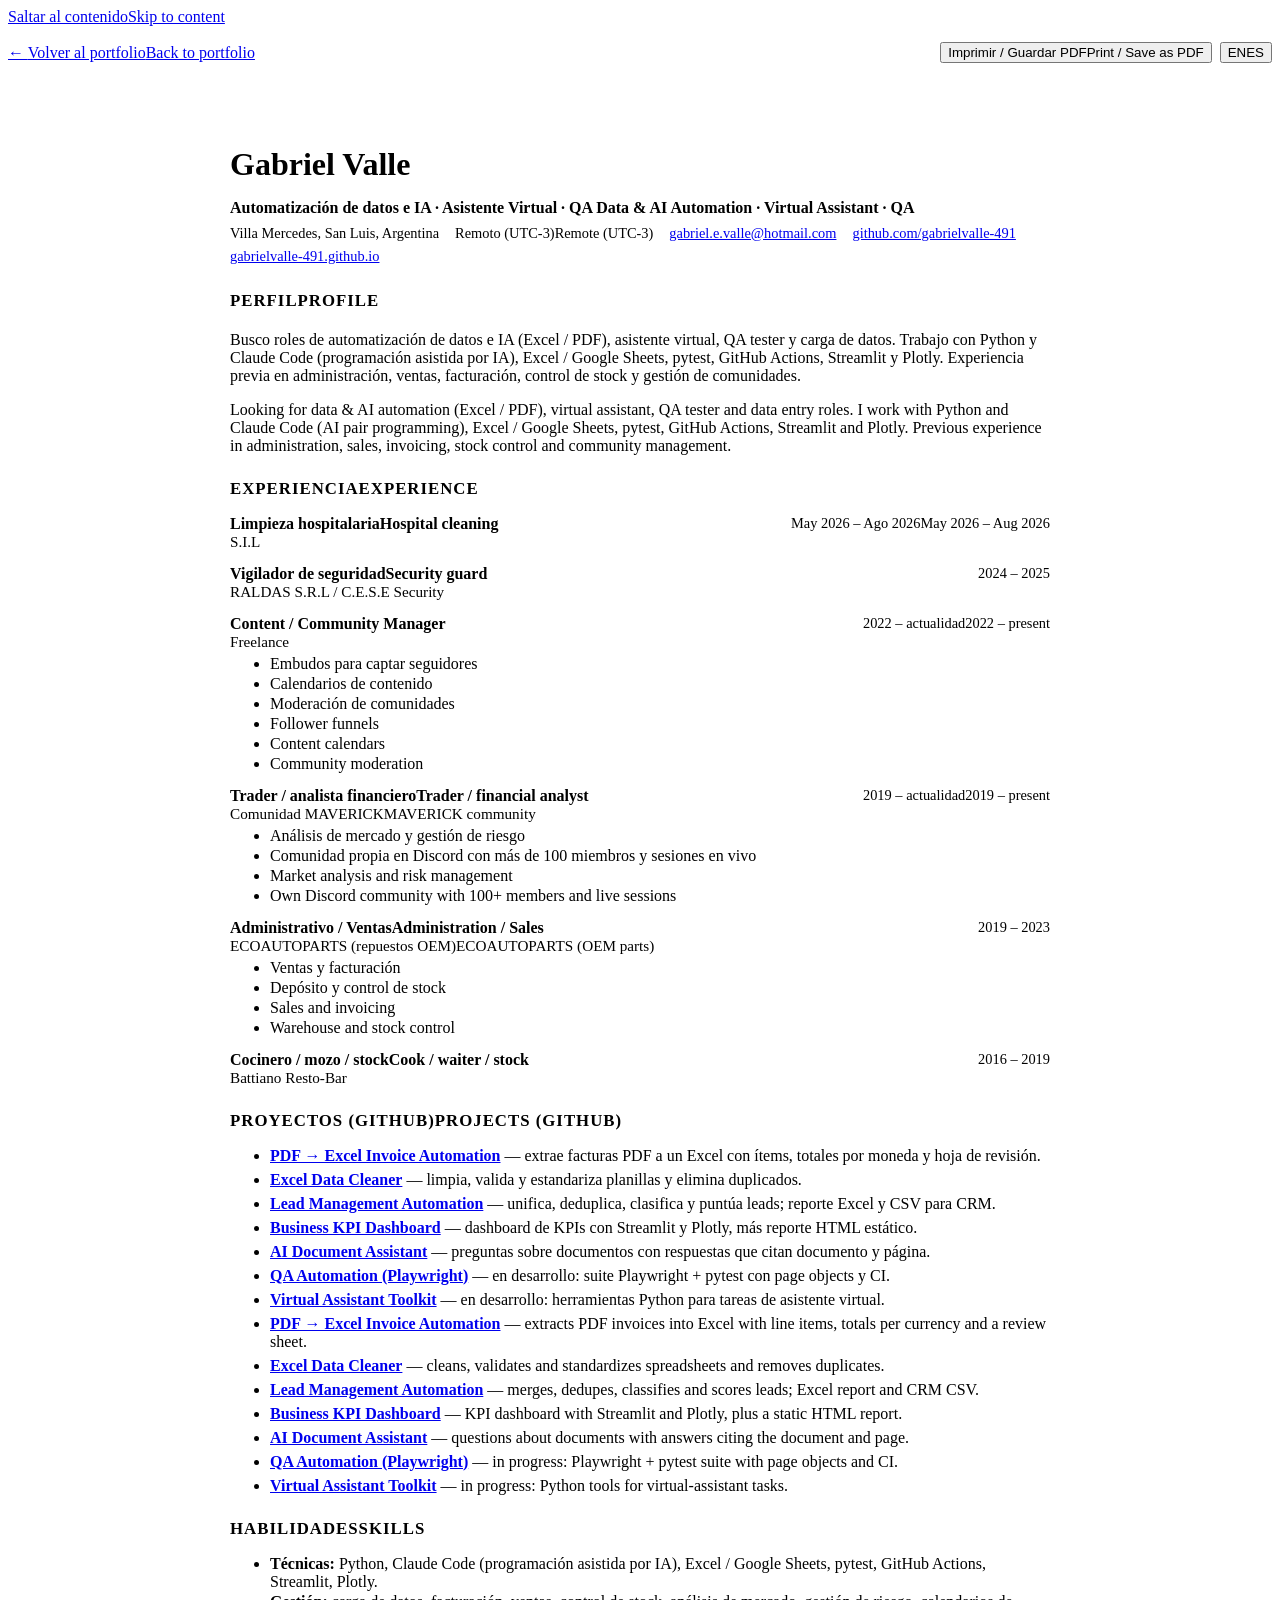
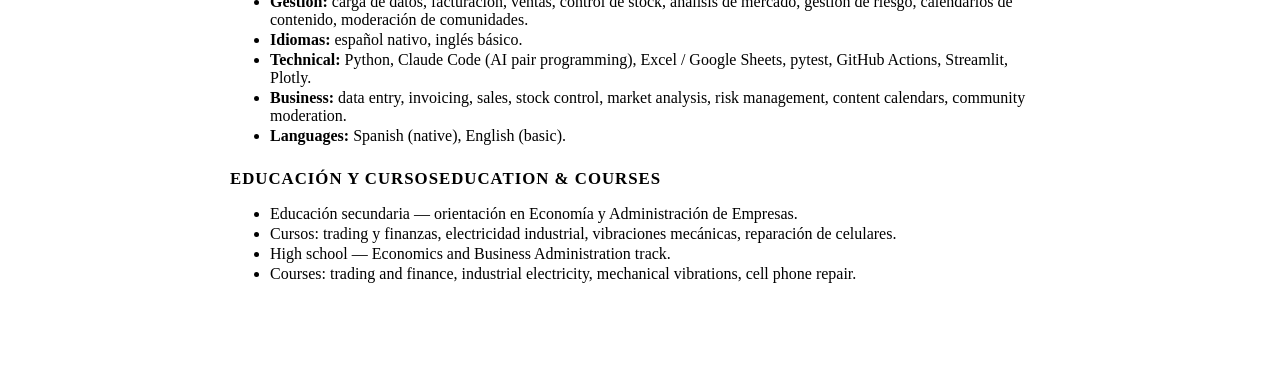
==== cv/index.html @ 553cc8fc "Add printable bilingual CV page Co-Authored-By: Claude <noreply@anthropic.com>" ====
<!doctype html>
<html lang="es"
      data-es-title="CV — Gabriel Valle"
      data-en-title="Resume — Gabriel Valle">
<head>
  <meta charset="utf-8">
  <meta name="viewport" content="width=device-width, initial-scale=1">
  <script>try{if(localStorage.getItem("lang")==="en")document.documentElement.lang="en"}catch(e){}</script>
  <title>CV — Gabriel Valle</title>
  <meta name="description"
        content="CV de Gabriel Valle: automatización de datos e IA, asistente virtual, QA tester y carga de datos. Villa Mercedes, San Luis, Argentina · Remoto (UTC-3)."
        data-es-content="CV de Gabriel Valle: automatización de datos e IA, asistente virtual, QA tester y carga de datos. Villa Mercedes, San Luis, Argentina · Remoto (UTC-3)."
        data-en-content="Gabriel Valle's resume: data &amp; AI automation, virtual assistant, QA tester and data entry. Villa Mercedes, San Luis, Argentina · Remote (UTC-3).">
  <meta name="author" content="Gabriel Valle">
  <link rel="canonical" href="https://gabrielvalle-491.github.io/cv/">
  <meta property="og:type" content="profile">
  <meta property="og:url" content="https://gabrielvalle-491.github.io/cv/">
  <meta property="og:title" content="CV — Gabriel Valle">
  <meta property="og:description" content="Automatización de datos e IA · Asistente Virtual · QA. Remoto (UTC-3).">
  <meta name="twitter:card" content="summary">
  <link rel="icon" href="data:image/svg+xml,%3Csvg xmlns='http://www.w3.org/2000/svg' viewBox='0 0 64 64'%3E%3Crect width='64' height='64' rx='14' fill='%230b6bcb'/%3E%3Ctext x='32' y='42' font-family='Arial,Helvetica,sans-serif' font-size='28' font-weight='700' text-anchor='middle' fill='%23fff'%3EGV%3C/text%3E%3C/svg%3E">
  <link rel="stylesheet" href="../assets/css/style.css">
  <script src="../assets/js/main.js" defer></script>
  <style>
    .toolbar { display: flex; flex-wrap: wrap; gap: 8px; justify-content: space-between; align-items: center; padding: 16px 0; }
    .toolbar .actions { display: flex; flex-wrap: wrap; gap: 8px; }
    .cv { max-width: 820px; margin: 0 auto 48px; background: var(--surface); border: 1px solid var(--border);
          border-radius: var(--radius); padding: 28px 20px; box-shadow: var(--shadow); }
    @media (min-width: 640px) { .cv { padding: 40px 48px; } }
    .cv section { padding: 0; background: none; }
    .cv h1 { font-size: 2rem; margin-bottom: 4px; }
    .cv .role { font-weight: 600; color: var(--accent); margin-bottom: 8px; }
    .cv .contact { list-style: none; padding: 0; margin: 0; display: flex; flex-wrap: wrap; gap: 4px 16px; font-size: .9rem; color: var(--muted); }
    .cv h2 { font-size: 1.05rem; text-transform: uppercase; letter-spacing: .06em; color: var(--accent);
             border-bottom: 1px solid var(--border); padding-bottom: 4px; margin: 24px 0 12px; }
    .cv .job { margin-bottom: 14px; break-inside: avoid; }
    .cv .job-head { display: flex; flex-wrap: wrap; justify-content: space-between; gap: 0 12px; }
    .cv .job-head h3 { margin: 0; font-size: 1rem; }
    .cv .dates { color: var(--muted); font-size: .9rem; white-space: nowrap; }
    .cv .org { color: var(--muted); margin: 0 0 4px; font-size: .95rem; }
    .cv ul { margin: 0; }
    .cv li { margin-bottom: 2px; }
    .cv p { margin-bottom: .5em; }
    .cv .projects li { margin-bottom: 6px; }

    @media print {
      @page { size: A4; margin: 14mm; }
      :root { --bg: #fff; --surface: #fff; --text: #000; --muted: #333; --border: #bbb; --accent: #08539e; }
      body { font-size: 10.5pt; line-height: 1.4; background: #fff; color: #000; }
      .no-print, .site-header, .skip-link { display: none !important; }
      .container { padding: 0; max-width: none; }
      .cv { border: 0; box-shadow: none; padding: 0; margin: 0; max-width: none; }
      .cv h2 { margin: 14px 0 8px; }
      a { color: #000; text-decoration: none; }
      .cv .print-url::after { content: " (" attr(href) ")"; font-size: .85em; color: #333; }
    }
  </style>
</head>
<body>
  <a class="skip-link" href="#cv"><span data-l="es">Saltar al contenido</span><span data-l="en">Skip to content</span></a>

  <div class="container toolbar no-print">
    <a class="btn btn-outline" href="../">← <span data-l="es">Volver al portfolio</span><span data-l="en">Back to portfolio</span></a>
    <div class="actions">
      <button class="btn btn-primary" type="button" onclick="window.print()">
        <span data-l="es">Imprimir / Guardar PDF</span><span data-l="en">Print / Save as PDF</span>
      </button>
      <button class="lang-toggle" type="button" data-lang-toggle
              aria-label="Switch to English" data-es-aria-label="Switch to English" data-en-aria-label="Cambiar a español">
        <span data-l="es" lang="en">EN</span><span data-l="en" lang="es">ES</span>
      </button>
    </div>
  </div>

  <main class="container" id="cv">
    <article class="cv">
      <header>
        <h1>Gabriel Valle</h1>
        <p class="role">
          <span data-l="es">Automatización de datos e IA · Asistente Virtual · QA</span>
          <span data-l="en">Data &amp; AI Automation · Virtual Assistant · QA</span>
        </p>
        <ul class="contact">
          <li>Villa Mercedes, San Luis, Argentina</li>
          <li><span data-l="es">Remoto (UTC-3)</span><span data-l="en">Remote (UTC-3)</span></li>
          <li><a href="mailto:gabriel.e.valle@hotmail.com">gabriel.e.valle@hotmail.com</a></li>
          <li><a href="https://github.com/gabrielvalle-491">github.com/gabrielvalle-491</a></li>
          <li><a href="https://gabrielvalle-491.github.io/">gabrielvalle-491.github.io</a></li>
        </ul>
      </header>

      <section aria-labelledby="perfil">
        <h2 id="perfil"><span data-l="es">Perfil</span><span data-l="en">Profile</span></h2>
        <p data-l="es">
          Busco roles de automatización de datos e IA (Excel / PDF), asistente virtual, QA tester y carga de datos.
          Trabajo con Python y Claude Code (programación asistida por IA), Excel / Google Sheets, pytest, GitHub Actions,
          Streamlit y Plotly. Experiencia previa en administración, ventas, facturación, control de stock y gestión de comunidades.
        </p>
        <p data-l="en">
          Looking for data &amp; AI automation (Excel / PDF), virtual assistant, QA tester and data entry roles.
          I work with Python and Claude Code (AI pair programming), Excel / Google Sheets, pytest, GitHub Actions,
          Streamlit and Plotly. Previous experience in administration, sales, invoicing, stock control and community management.
        </p>
      </section>

      <section aria-labelledby="exp">
        <h2 id="exp"><span data-l="es">Experiencia</span><span data-l="en">Experience</span></h2>

        <div class="job">
          <div class="job-head">
            <h3><span data-l="es">Limpieza hospitalaria</span><span data-l="en">Hospital cleaning</span></h3>
            <span class="dates"><span data-l="es">May 2026 – Ago 2026</span><span data-l="en">May 2026 – Aug 2026</span></span>
          </div>
          <p class="org">S.I.L</p>
        </div>

        <div class="job">
          <div class="job-head">
            <h3><span data-l="es">Vigilador de seguridad</span><span data-l="en">Security guard</span></h3>
            <span class="dates">2024 – 2025</span>
          </div>
          <p class="org">RALDAS S.R.L / C.E.S.E Security</p>
        </div>

        <div class="job">
          <div class="job-head">
            <h3>Content / Community Manager</h3>
            <span class="dates"><span data-l="es">2022 – actualidad</span><span data-l="en">2022 – present</span></span>
          </div>
          <p class="org">Freelance</p>
          <ul data-l="es"><li>Embudos para captar seguidores</li><li>Calendarios de contenido</li><li>Moderación de comunidades</li></ul>
          <ul data-l="en"><li>Follower funnels</li><li>Content calendars</li><li>Community moderation</li></ul>
        </div>

        <div class="job">
          <div class="job-head">
            <h3><span data-l="es">Trader / analista financiero</span><span data-l="en">Trader / financial analyst</span></h3>
            <span class="dates"><span data-l="es">2019 – actualidad</span><span data-l="en">2019 – present</span></span>
          </div>
          <p class="org"><span data-l="es">Comunidad MAVERICK</span><span data-l="en">MAVERICK community</span></p>
          <ul data-l="es"><li>Análisis de mercado y gestión de riesgo</li><li>Comunidad propia en Discord con más de 100 miembros y sesiones en vivo</li></ul>
          <ul data-l="en"><li>Market analysis and risk management</li><li>Own Discord community with 100+ members and live sessions</li></ul>
        </div>

        <div class="job">
          <div class="job-head">
            <h3><span data-l="es">Administrativo / Ventas</span><span data-l="en">Administration / Sales</span></h3>
            <span class="dates">2019 – 2023</span>
          </div>
          <p class="org"><span data-l="es">ECOAUTOPARTS (repuestos OEM)</span><span data-l="en">ECOAUTOPARTS (OEM parts)</span></p>
          <ul data-l="es"><li>Ventas y facturación</li><li>Depósito y control de stock</li></ul>
          <ul data-l="en"><li>Sales and invoicing</li><li>Warehouse and stock control</li></ul>
        </div>

        <div class="job">
          <div class="job-head">
            <h3><span data-l="es">Cocinero / mozo / stock</span><span data-l="en">Cook / waiter / stock</span></h3>
            <span class="dates">2016 – 2019</span>
          </div>
          <p class="org">Battiano Resto-Bar</p>
        </div>
      </section>

      <section aria-labelledby="proj">
        <h2 id="proj"><span data-l="es">Proyectos (GitHub)</span><span data-l="en">Projects (GitHub)</span></h2>
        <ul class="projects" data-l="es">
          <li><a class="print-url" href="https://github.com/gabrielvalle-491/pdf-invoice-to-excel"><strong>PDF → Excel Invoice Automation</strong></a> — extrae facturas PDF a un Excel con ítems, totales por moneda y hoja de revisión.</li>
          <li><a class="print-url" href="https://github.com/gabrielvalle-491/excel-data-cleaner"><strong>Excel Data Cleaner</strong></a> — limpia, valida y estandariza planillas y elimina duplicados.</li>
          <li><a class="print-url" href="https://github.com/gabrielvalle-491/lead-management-automation"><strong>Lead Management Automation</strong></a> — unifica, deduplica, clasifica y puntúa leads; reporte Excel y CSV para CRM.</li>
          <li><a class="print-url" href="https://github.com/gabrielvalle-491/business-kpi-dashboard"><strong>Business KPI Dashboard</strong></a> — dashboard de KPIs con Streamlit y Plotly, más reporte HTML estático.</li>
          <li><a class="print-url" href="https://github.com/gabrielvalle-491/ai-document-assistant"><strong>AI Document Assistant</strong></a> — preguntas sobre documentos con respuestas que citan documento y página.</li>
          <li><a class="print-url" href="https://github.com/gabrielvalle-491/qa-automation-playwright"><strong>QA Automation (Playwright)</strong></a> — en desarrollo: suite Playwright + pytest con page objects y CI.</li>
          <li><a class="print-url" href="https://github.com/gabrielvalle-491/virtual-assistant-toolkit"><strong>Virtual Assistant Toolkit</strong></a> — en desarrollo: herramientas Python para tareas de asistente virtual.</li>
        </ul>
        <ul class="projects" data-l="en">
          <li><a class="print-url" href="https://github.com/gabrielvalle-491/pdf-invoice-to-excel"><strong>PDF → Excel Invoice Automation</strong></a> — extracts PDF invoices into Excel with line items, totals per currency and a review sheet.</li>
          <li><a class="print-url" href="https://github.com/gabrielvalle-491/excel-data-cleaner"><strong>Excel Data Cleaner</strong></a> — cleans, validates and standardizes spreadsheets and removes duplicates.</li>
          <li><a class="print-url" href="https://github.com/gabrielvalle-491/lead-management-automation"><strong>Lead Management Automation</strong></a> — merges, dedupes, classifies and scores leads; Excel report and CRM CSV.</li>
          <li><a class="print-url" href="https://github.com/gabrielvalle-491/business-kpi-dashboard"><strong>Business KPI Dashboard</strong></a> — KPI dashboard with Streamlit and Plotly, plus a static HTML report.</li>
          <li><a class="print-url" href="https://github.com/gabrielvalle-491/ai-document-assistant"><strong>AI Document Assistant</strong></a> — questions about documents with answers citing the document and page.</li>
          <li><a class="print-url" href="https://github.com/gabrielvalle-491/qa-automation-playwright"><strong>QA Automation (Playwright)</strong></a> — in progress: Playwright + pytest suite with page objects and CI.</li>
          <li><a class="print-url" href="https://github.com/gabrielvalle-491/virtual-assistant-toolkit"><strong>Virtual Assistant Toolkit</strong></a> — in progress: Python tools for virtual-assistant tasks.</li>
        </ul>
      </section>

      <section aria-labelledby="skills">
        <h2 id="skills"><span data-l="es">Habilidades</span><span data-l="en">Skills</span></h2>
        <ul data-l="es">
          <li><strong>Técnicas:</strong> Python, Claude Code (programación asistida por IA), Excel / Google Sheets, pytest, GitHub Actions, Streamlit, Plotly.</li>
          <li><strong>Gestión:</strong> carga de datos, facturación, ventas, control de stock, análisis de mercado, gestión de riesgo, calendarios de contenido, moderación de comunidades.</li>
          <li><strong>Idiomas:</strong> español nativo, inglés básico.</li>
        </ul>
        <ul data-l="en">
          <li><strong>Technical:</strong> Python, Claude Code (AI pair programming), Excel / Google Sheets, pytest, GitHub Actions, Streamlit, Plotly.</li>
          <li><strong>Business:</strong> data entry, invoicing, sales, stock control, market analysis, risk management, content calendars, community moderation.</li>
          <li><strong>Languages:</strong> Spanish (native), English (basic).</li>
        </ul>
      </section>

      <section aria-labelledby="edu">
        <h2 id="edu"><span data-l="es">Educación y cursos</span><span data-l="en">Education &amp; courses</span></h2>
        <ul data-l="es">
          <li>Educación secundaria — orientación en Economía y Administración de Empresas.</li>
          <li>Cursos: trading y finanzas, electricidad industrial, vibraciones mecánicas, reparación de celulares.</li>
        </ul>
        <ul data-l="en">
          <li>High school — Economics and Business Administration track.</li>
          <li>Courses: trading and finance, industrial electricity, mechanical vibrations, cell phone repair.</li>
        </ul>
      </section>
    </article>
  </main>
</body>
</html>
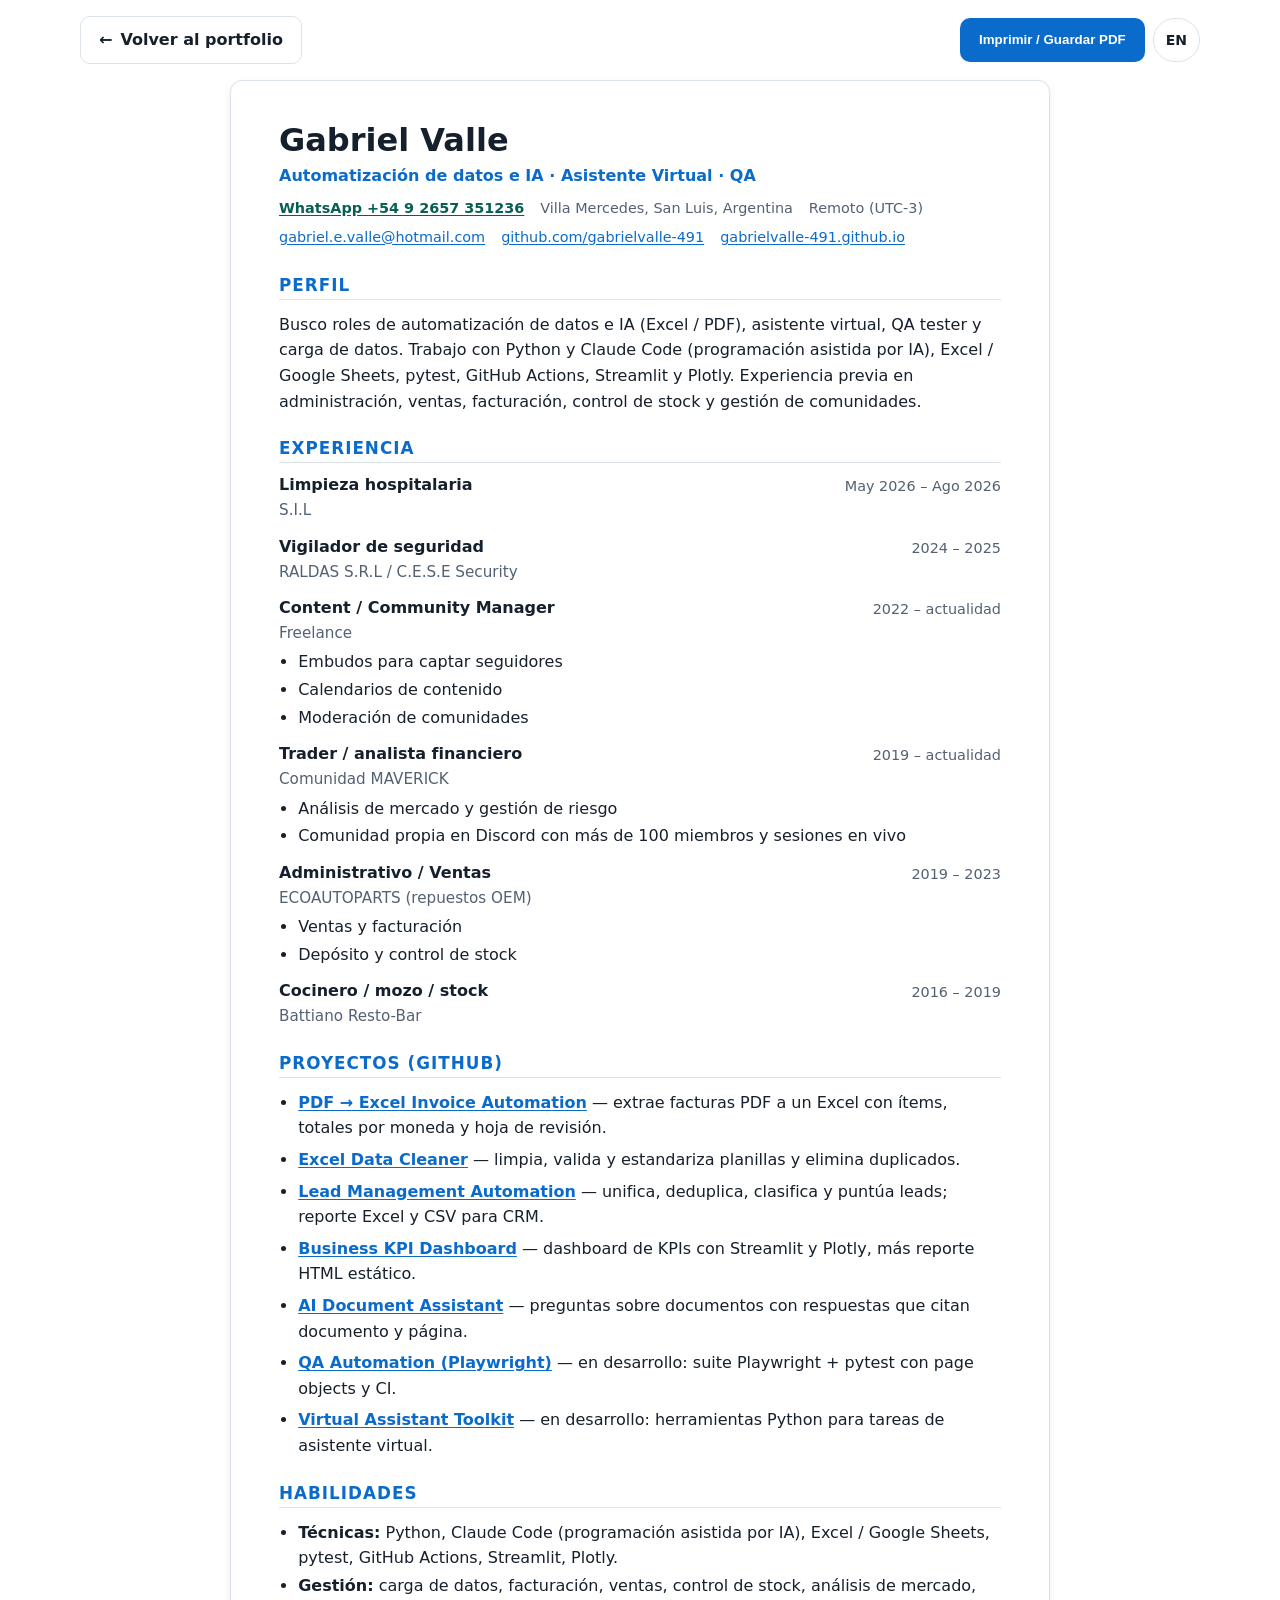
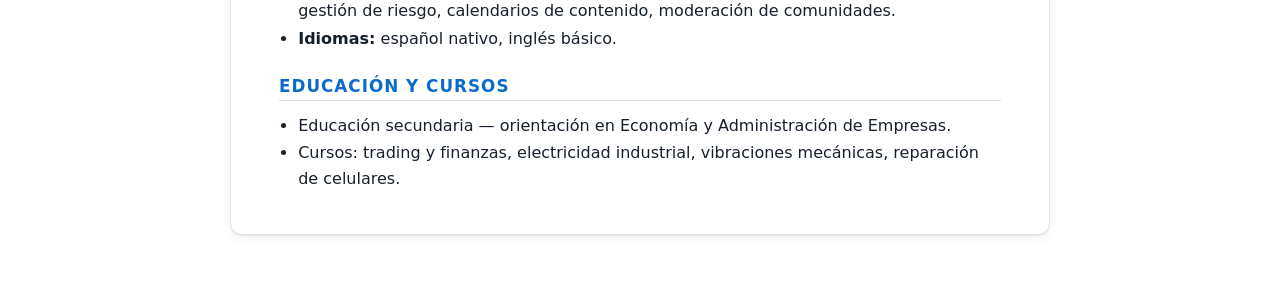
==== commit 147fdf13: "Highlight WhatsApp as main contact channel Co-Authored-By: Claude Opus 5.5 <noreply@anthropic.com>" ====
--- a/cv/index.html
+++ b/cv/index.html
@@ -81,6 +81,7 @@
           <span data-l="en">Data &amp; AI Automation · Virtual Assistant · QA</span>
         </p>
         <ul class="contact">
+          <li><a class="wa-inline" href="https://wa.me/5492657351236"><strong>WhatsApp +54 9 2657 351236</strong></a></li>
           <li>Villa Mercedes, San Luis, Argentina</li>
           <li><span data-l="es">Remoto (UTC-3)</span><span data-l="en">Remote (UTC-3)</span></li>
           <li><a href="mailto:gabriel.e.valle@hotmail.com">gabriel.e.valle@hotmail.com</a></li>
--- a/assets/css/style.css
+++ b/assets/css/style.css
@@ -0,0 +1,195 @@
+/* ===== Design tokens ===== */
+:root {
+  --bg: #ffffff;
+  --bg-alt: #f5f7fa;
+  --surface: #ffffff;
+  --text: #16202c;
+  --muted: #536173;
+  --border: #dde3ea;
+  --accent: #0b6bcb;
+  --accent-strong: #08539e;
+  --accent-soft: #e6f0fb;
+  --on-accent: #ffffff;
+  --tag-bg: #eef2f6;
+  --radius: 12px;
+  --shadow: 0 1px 2px rgba(16, 24, 40, .06), 0 4px 12px rgba(16, 24, 40, .05);
+  --max: 1120px;
+  --font: system-ui, -apple-system, "Segoe UI", Roboto, "Helvetica Neue", Arial, sans-serif;
+  color-scheme: light dark;
+}
+@media (prefers-color-scheme: dark) {
+  :root {
+    --bg: #0e141b;
+    --bg-alt: #131b24;
+    --surface: #17212c;
+    --text: #e6edf3;
+    --muted: #9aa8b8;
+    --border: #273444;
+    --accent: #5aa9f5;
+    --accent-strong: #8cc3f8;
+    --accent-soft: #15283b;
+    --on-accent: #0b1520;
+    --tag-bg: #1e2a37;
+    --shadow: 0 1px 2px rgba(0, 0, 0, .4);
+  }
+}
+
+/* ===== Language switching: show only the active language ===== */
+html[lang="es"] [data-l="en"],
+html[lang="en"] [data-l="es"] { display: none !important; }
+
+/* ===== Base ===== */
+*, *::before, *::after { box-sizing: border-box; }
+html { scroll-behavior: smooth; -webkit-text-size-adjust: 100%; }
+@media (prefers-reduced-motion: reduce) { html { scroll-behavior: auto; } }
+body {
+  margin: 0;
+  background: var(--bg);
+  color: var(--text);
+  font-family: var(--font);
+  font-size: 1rem;
+  line-height: 1.6;
+}
+img, svg { max-width: 100%; }
+a { color: var(--accent); text-underline-offset: 2px; }
+a:hover { color: var(--accent-strong); }
+:focus-visible { outline: 3px solid var(--accent); outline-offset: 2px; border-radius: 4px; }
+h1, h2, h3 { line-height: 1.2; margin: 0 0 .5em; }
+h2 { font-size: clamp(1.5rem, 1.2rem + 1.2vw, 2rem); }
+h3 { font-size: 1.1rem; }
+p { margin: 0 0 1em; }
+ul { padding-left: 1.2em; }
+
+.container { width: 100%; max-width: var(--max); margin: 0 auto; padding: 0 16px; }
+.skip-link {
+  position: absolute; left: 8px; top: -48px; z-index: 100;
+  background: var(--accent); color: var(--on-accent); padding: 8px 12px; border-radius: 6px;
+}
+.skip-link:focus { top: 8px; color: var(--on-accent); }
+.visually-hidden {
+  position: absolute !important; width: 1px; height: 1px; overflow: hidden;
+  clip: rect(0 0 0 0); white-space: nowrap;
+}
+
+/* ===== Header ===== */
+.site-header {
+  position: sticky; top: 0; z-index: 50;
+  background: color-mix(in srgb, var(--bg) 88%, transparent);
+  backdrop-filter: saturate(150%) blur(8px);
+  border-bottom: 1px solid var(--border);
+}
+.nav { display: flex; align-items: center; justify-content: space-between; gap: 12px; min-height: 60px; }
+.brand { font-weight: 700; color: var(--text); text-decoration: none; display: inline-flex; align-items: center; gap: 8px; }
+.brand-mark {
+  display: inline-grid; place-items: center; width: 32px; height: 32px; border-radius: 8px;
+  background: var(--accent); color: var(--on-accent); font-size: .85rem; font-weight: 800;
+}
+.nav-links { display: none; list-style: none; margin: 0; padding: 0; gap: 20px; }
+.nav-links a { color: var(--muted); text-decoration: none; font-weight: 500; }
+.nav-links a:hover { color: var(--text); }
+@media (min-width: 900px) { .nav-links { display: flex; } }
+
+.lang-toggle {
+  border: 1px solid var(--border); background: var(--surface); color: var(--text);
+  border-radius: 999px; padding: 6px 12px; font: inherit; font-size: .875rem; font-weight: 600;
+  cursor: pointer; min-height: 40px;
+}
+.lang-toggle:hover { border-color: var(--accent); }
+
+/* ===== Buttons ===== */
+.btn {
+  display: inline-flex; align-items: center; justify-content: center; gap: 8px;
+  min-height: 44px; padding: 10px 18px; border-radius: 10px;
+  font-weight: 600; text-decoration: none; border: 1px solid transparent; cursor: pointer;
+}
+.btn-primary { background: var(--accent); color: var(--on-accent); }
+.btn-primary:hover { background: var(--accent-strong); color: var(--on-accent); }
+.btn-outline { border-color: var(--border); color: var(--text); background: var(--surface); }
+.btn-outline:hover { border-color: var(--accent); color: var(--accent); }
+
+/* ===== Sections ===== */
+section { padding: 56px 0; scroll-margin-top: 60px; }
+section:nth-of-type(even) { background: var(--bg-alt); }
+.section-intro { color: var(--muted); max-width: 65ch; margin-bottom: 28px; }
+
+/* Hero */
+.hero { padding: 64px 0 56px; }
+.eyebrow { color: var(--accent); font-weight: 600; font-size: .95rem; margin-bottom: 8px; }
+.hero h1 { font-size: clamp(2.2rem, 1.6rem + 3vw, 3.5rem); letter-spacing: -.02em; margin-bottom: 12px; }
+.hero .title { font-size: clamp(1.1rem, 1rem + .6vw, 1.4rem); font-weight: 600; color: var(--text); margin-bottom: 16px; }
+.hero .pitch { color: var(--muted); max-width: 62ch; font-size: 1.05rem; }
+.hero-meta { display: flex; flex-wrap: wrap; gap: 8px 20px; color: var(--muted); font-size: .95rem; margin: 0 0 24px; padding: 0; list-style: none; }
+.hero-actions { display: flex; flex-wrap: wrap; gap: 12px; }
+
+/* Grids & cards */
+.grid { display: grid; gap: 16px; grid-template-columns: 1fr; }
+@media (min-width: 640px) { .grid-2, .grid-3 { grid-template-columns: repeat(2, 1fr); } }
+@media (min-width: 960px) { .grid-3 { grid-template-columns: repeat(3, 1fr); } }
+.card {
+  background: var(--surface); border: 1px solid var(--border); border-radius: var(--radius);
+  padding: 20px; box-shadow: var(--shadow); display: flex; flex-direction: column;
+}
+.card p { color: var(--muted); }
+.card .icon {
+  width: 40px; height: 40px; border-radius: 10px; background: var(--accent-soft); color: var(--accent);
+  display: grid; place-items: center; margin-bottom: 12px;
+}
+.card .icon svg { width: 22px; height: 22px; }
+
+/* Projects */
+.project .status {
+  align-self: flex-start; font-size: .75rem; font-weight: 600; padding: 2px 8px; border-radius: 999px;
+  background: var(--accent-soft); color: var(--accent); margin-bottom: 8px;
+}
+.project .problem { font-size: .95rem; }
+.project .problem strong { color: var(--text); }
+.tags { list-style: none; padding: 0; margin: 0 0 16px; display: flex; flex-wrap: wrap; gap: 6px; }
+.tags li { background: var(--tag-bg); color: var(--text); font-size: .8rem; padding: 3px 10px; border-radius: 999px; }
+.project .links { margin-top: auto; display: flex; flex-wrap: wrap; gap: 8px; }
+.project .links .btn { min-height: 40px; padding: 8px 14px; font-size: .9rem; }
+
+/* Skills */
+.skill-group h3 { margin-bottom: 12px; }
+.skill-group .tags { margin: 0; }
+
+/* Timeline */
+.timeline { list-style: none; margin: 0; padding: 0; position: relative; }
+.timeline::before { content: ""; position: absolute; left: 7px; top: 6px; bottom: 6px; width: 2px; background: var(--border); }
+.timeline > li { position: relative; padding: 0 0 28px 32px; }
+.timeline > li::before {
+  content: ""; position: absolute; left: 0; top: 6px; width: 16px; height: 16px; border-radius: 50%;
+  background: var(--bg); border: 3px solid var(--accent);
+}
+.timeline .when { font-size: .875rem; color: var(--accent); font-weight: 600; }
+.timeline h3 { margin: 2px 0 4px; }
+.timeline .org { color: var(--muted); font-weight: 500; margin-bottom: 4px; }
+.timeline ul { margin: 0; color: var(--muted); }
+
+.edu { margin-top: 24px; }
+
+/* Contact */
+.contact-box { text-align: center; max-width: 640px; margin: 0 auto; }
+.contact-box .hero-actions { justify-content: center; }
+.contact-box .email { font-size: 1.1rem; font-weight: 600; word-break: break-all; }
+
+/* Footer */
+.site-footer { border-top: 1px solid var(--border); padding: 24px 0; color: var(--muted); font-size: .9rem; }
+.site-footer .container { display: flex; flex-wrap: wrap; gap: 8px 24px; justify-content: space-between; }
+
+/* WhatsApp: primary contact channel */
+:root { --wa: #075e54; --wa-hover: #054a42; --on-wa: #ffffff; }
+.btn-whatsapp { background: var(--wa); color: var(--on-wa); }
+.btn-whatsapp:hover { background: var(--wa-hover); color: var(--on-wa); }
+.wa-inline { font-weight: 700; color: var(--wa); }
+@media (prefers-color-scheme: dark) { .wa-inline { color: #4fd1a5; } }
+.contact-box .whatsapp { font-size: 1.35rem; font-weight: 700; margin: 0 0 4px; }
+.contact-box .whatsapp a { color: var(--wa); }
+@media (prefers-color-scheme: dark) { .contact-box .whatsapp a { color: #4fd1a5; } }
+.wa-float {
+  position: fixed; right: 16px; bottom: 16px; z-index: 50;
+  width: 56px; height: 56px; border-radius: 50%;
+  display: grid; place-items: center;
+  background: var(--wa); color: var(--on-wa); box-shadow: 0 4px 14px rgba(0, 0, 0, .25);
+}
+.wa-float:hover { background: var(--wa-hover); color: var(--on-wa); }
+@media print { .wa-float { display: none; } }
